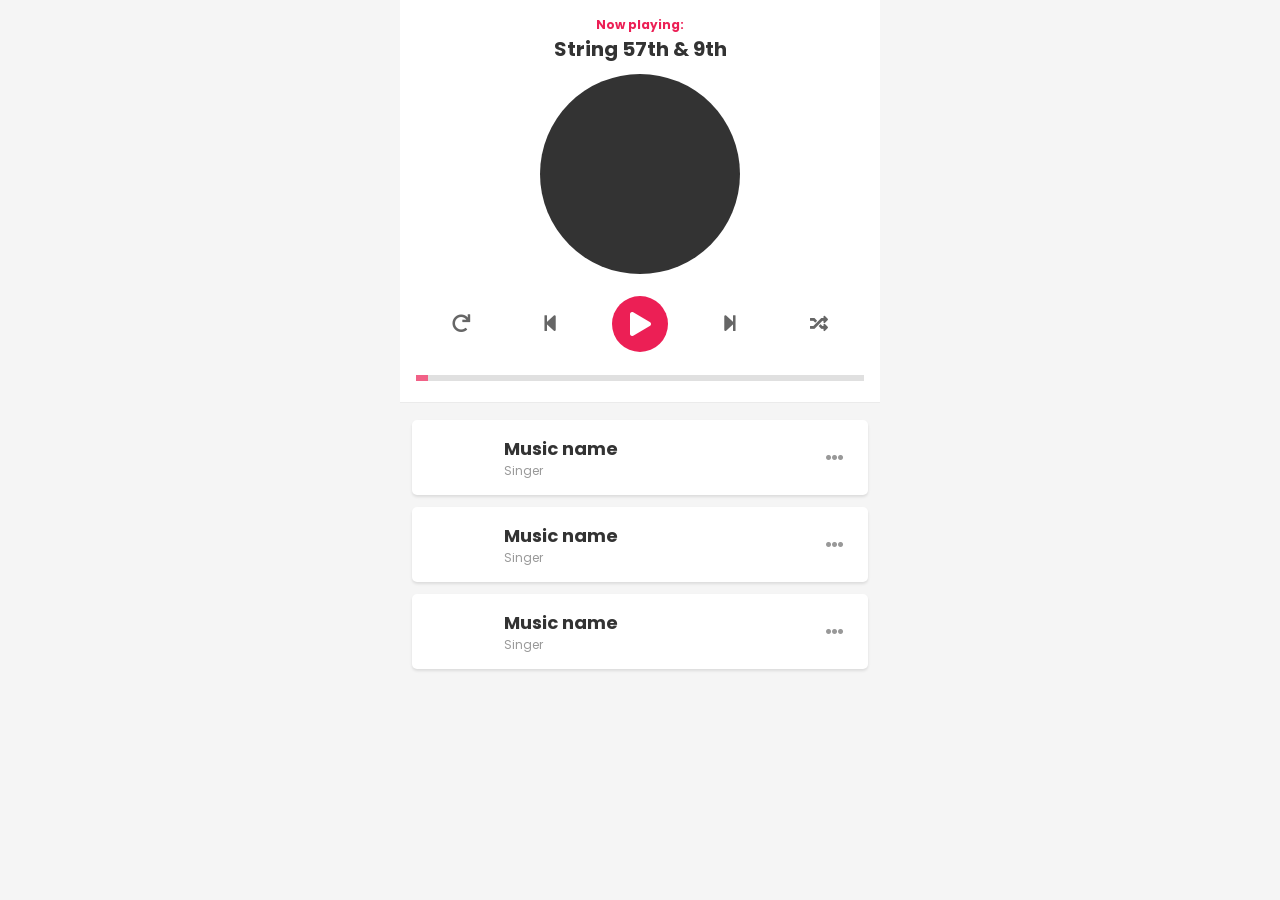
==== index.html @ f54afc01 "initialize project" ====
<!DOCTYPE html>
<html lang="en">

<head>
    <meta charset="UTF-8">
    <meta http-equiv="X-UA-Compatible" content="IE=edge">
    <meta name="viewport" content="width=device-width, initial-scale=1.0">
    <title>Document</title>
    <meta name="viewport" content="width=device-width, initial-scale=1.0">
    <title>Music player</title>
    <link rel="stylesheet" href="https://cdnjs.cloudflare.com/ajax/libs/font-awesome/5.15.2/css/all.min.css"
        integrity="sha512-HK5fgLBL+xu6dm/Ii3z4xhlSUyZgTT9tuc/hSrtw6uzJOvgRr2a9jyxxT1ely+B+xFAmJKVSTbpM/CuL7qxO8w=="
        crossorigin="anonymous" />
    <link rel="preconnect" href="https://fonts.gstatic.com">
    <link href="https://fonts.googleapis.com/css2?family=Poppins:wght@300;400;600&display=swap" rel="stylesheet">
    <link rel="stylesheet" href="/assets/css/main.css">
</head>

<body>
    <div class="player">
        <!-- Dashboard -->
        <div class="dashboard">
            <!-- Header -->
            <header>
                <h4>Now playing:</h4>
                <h2>String 57th & 9th</h2>
            </header>

            <!-- CD -->
            <div class="cd">
                <div class="cd-thumb"
                    style="background-image: url('https://i.ytimg.com/vi/jTLhQf5KJSc/maxresdefault.jpg')">
                </div>
            </div>

            <!-- Control -->
            <div class="control">
                <div class="btn btn-repeat">
                    <i class="fas fa-redo"></i>
                </div>
                <div class="btn btn-prev">
                    <i class="fas fa-step-backward"></i>
                </div>
                <div class="btn btn-toggle-play">
                    <i class="fas fa-pause icon-pause"></i>
                    <i class="fas fa-play icon-play"></i>
                </div>
                <div class="btn btn-next">
                    <i class="fas fa-step-forward"></i>
                </div>
                <div class="btn btn-random">
                    <i class="fas fa-random"></i>
                </div>
            </div>

            <input id="progress" class="progress" type="range" value="0" step="1" min="0" max="100">

            <audio id="audio" src=""></audio>
        </div>

        <!-- Playlist -->
        <div class="playlist">
            <div class="song">
                <div class="thumb"
                    style="background-image: url('https://i.ytimg.com/vi/jTLhQf5KJSc/maxresdefault.jpg')">
                </div>
                <div class="body">
                    <h3 class="title">Music name</h3>
                    <p class="author">Singer</p>
                </div>
                <div class="option">
                    <i class="fas fa-ellipsis-h"></i>
                </div>
            </div>
            <div class="song">
                <div class="thumb"
                    style="background-image: url('https://i.ytimg.com/vi/jTLhQf5KJSc/maxresdefault.jpg')">
                </div>
                <div class="body">
                    <h3 class="title">Music name</h3>
                    <p class="author">Singer</p>
                </div>
                <div class="option">
                    <i class="fas fa-ellipsis-h"></i>
                </div>
            </div>
            <div class="song">
                <div class="thumb"
                    style="background-image: url('https://i.ytimg.com/vi/jTLhQf5KJSc/maxresdefault.jpg')">
                </div>
                <div class="body">
                    <h3 class="title">Music name</h3>
                    <p class="author">Singer</p>
                </div>
                <div class="option">
                    <i class="fas fa-ellipsis-h"></i>
                </div>
            </div>
        </div>
    </div>

    <script src="assets/js/main.js"></script>
</body>

</html>
---- assets/css/main.css ----
:root {
  --primary-color: #ec1f55;
  --text-color: #333;
}

* {
  padding: 0;
  margin: 0;
  box-sizing: inherit;
}

body {
  background-color: #f5f5f5;
}

html {
  box-sizing: border-box;
  font-family: "Poppins", sans-serif;
}

.player {
  position: relative;
  max-width: 480px;
  margin: 0 auto;
}

.player .icon-pause {
  display: none;
}

.player.playing .icon-pause {
  display: inline-block;
}

.player.playing .icon-play {
  display: none;
}

.dashboard {
  padding: 16px 16px 14px;
  background-color: #fff;
  position: fixed;
  top: 0;
  width: 100%;
  max-width: 480px;
  border-bottom: 1px solid #ebebeb;
}

/* HEADER */
header {
  text-align: center;
  margin-bottom: 10px;
}

header h4 {
  color: var(--primary-color);
  font-size: 12px;
}

header h2 {
  color: var(--text-color);
  font-size: 20px;
}

/* CD */
.cd {
  display: flex;
  margin: auto;
  width: 200px;
}

.cd-thumb {
  width: 100%;
  padding-top: 100%;
  border-radius: 50%;
  background-color: #333;
  background-size: cover;
  margin: auto;
}

/* CONTROL */
.control {
  display: flex;
  align-items: center;
  justify-content: space-around;
  padding: 18px 0 8px 0;
}

.control .btn {
  color: #666;
  padding: 18px;
  font-size: 18px;
}

.control .btn.active {
  color: var(--primary-color);
}

.control .btn-toggle-play {
  width: 56px;
  height: 56px;
  border-radius: 50%;
  font-size: 24px;
  color: #fff;
  display: flex;
  align-items: center;
  justify-content: center;
  background-color: var(--primary-color);
}

.progress {
  width: 100%;
  -webkit-appearance: none;
  height: 6px;
  background: #d3d3d3;
  outline: none;
  opacity: 0.7;
  -webkit-transition: 0.2s;
  transition: opacity 0.2s;
}

.progress::-webkit-slider-thumb {
  -webkit-appearance: none;
  appearance: none;
  width: 12px;
  height: 6px;
  background-color: var(--primary-color);
  cursor: pointer;
}

/* PLAYLIST */
.playlist {
  margin-top: 408px;
  padding: 12px;
}

.song {
  display: flex;
  align-items: center;
  margin-bottom: 12px;
  background-color: #fff;
  padding: 8px 16px;
  border-radius: 5px;
  box-shadow: 0 2px 3px rgba(0, 0, 0, 0.1);
}

.song.active {
  background-color: var(--primary-color);
}

.song:active {
  opacity: 0.8;
}

.song.active .option,
.song.active .author,
.song.active .title {
  color: #fff;
}

.song .thumb {
  width: 44px;
  height: 44px;
  border-radius: 50%;
  background-size: cover;
  margin: 0 8px;
}

.song .body {
  flex: 1;
  padding: 0 16px;
}

.song .title {
  font-size: 18px;
  color: var(--text-color);
}

.song .author {
  font-size: 12px;
  color: #999;
}

.song .option {
  padding: 16px 8px;
  color: #999;
  font-size: 18px;
}
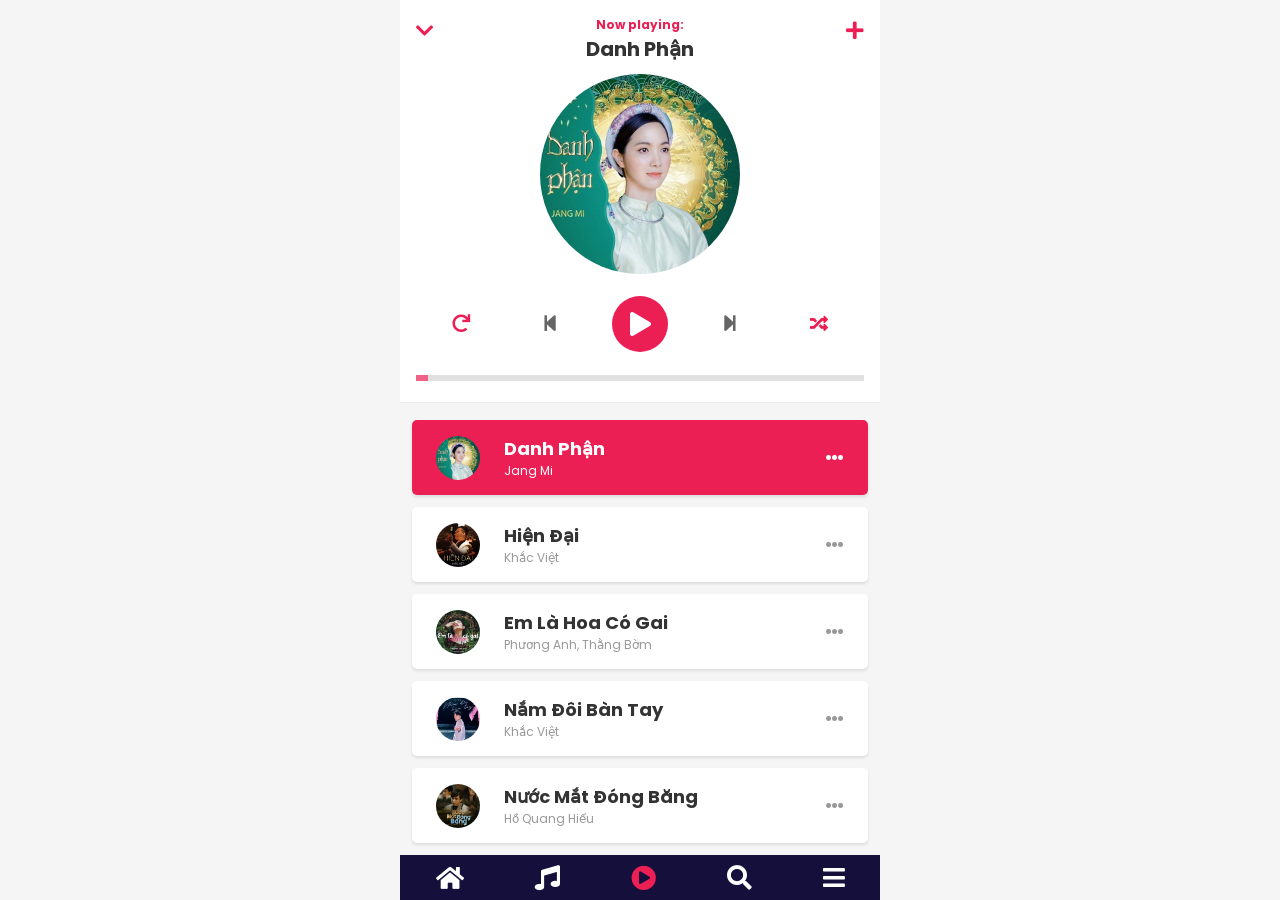
==== commit 56eb6b7c: "upload project file" ====
--- a/index.html
+++ b/index.html
@@ -5,15 +5,18 @@
     <meta charset="UTF-8">
     <meta http-equiv="X-UA-Compatible" content="IE=edge">
     <meta name="viewport" content="width=device-width, initial-scale=1.0">
-    <title>Document</title>
-    <meta name="viewport" content="width=device-width, initial-scale=1.0">
-    <title>Music player</title>
+    <title>Music Player</title>
     <link rel="stylesheet" href="https://cdnjs.cloudflare.com/ajax/libs/font-awesome/5.15.2/css/all.min.css"
         integrity="sha512-HK5fgLBL+xu6dm/Ii3z4xhlSUyZgTT9tuc/hSrtw6uzJOvgRr2a9jyxxT1ely+B+xFAmJKVSTbpM/CuL7qxO8w=="
         crossorigin="anonymous" />
     <link rel="preconnect" href="https://fonts.gstatic.com">
     <link href="https://fonts.googleapis.com/css2?family=Poppins:wght@300;400;600&display=swap" rel="stylesheet">
     <link rel="stylesheet" href="/assets/css/main.css">
+    <link rel="stylesheet" href="https://cdnjs.cloudflare.com/ajax/libs/font-awesome/5.15.3/css/all.min.css
+
+
+
+    ">
 </head>
 
 <body>
@@ -22,14 +25,17 @@
         <div class="dashboard">
             <!-- Header -->
             <header>
-                <h4>Now playing:</h4>
-                <h2>String 57th & 9th</h2>
+                <i class="fas fa-chevron-down"></i>
+                <div class="main">
+                    <h4>Now playing:</h4>
+                    <h2></h2>
+                </div>
+                <i class="fas fa-plus"></i>
             </header>
 
             <!-- CD -->
             <div class="cd">
-                <div class="cd-thumb"
-                    style="background-image: url('https://i.ytimg.com/vi/jTLhQf5KJSc/maxresdefault.jpg')">
+                <div class="cd-thumb">
                 </div>
             </div>
 
@@ -60,41 +66,14 @@
 
         <!-- Playlist -->
         <div class="playlist">
-            <div class="song">
-                <div class="thumb"
-                    style="background-image: url('https://i.ytimg.com/vi/jTLhQf5KJSc/maxresdefault.jpg')">
-                </div>
-                <div class="body">
-                    <h3 class="title">Music name</h3>
-                    <p class="author">Singer</p>
-                </div>
-                <div class="option">
-                    <i class="fas fa-ellipsis-h"></i>
-                </div>
-            </div>
-            <div class="song">
-                <div class="thumb"
-                    style="background-image: url('https://i.ytimg.com/vi/jTLhQf5KJSc/maxresdefault.jpg')">
-                </div>
-                <div class="body">
-                    <h3 class="title">Music name</h3>
-                    <p class="author">Singer</p>
-                </div>
-                <div class="option">
-                    <i class="fas fa-ellipsis-h"></i>
-                </div>
-            </div>
-            <div class="song">
-                <div class="thumb"
-                    style="background-image: url('https://i.ytimg.com/vi/jTLhQf5KJSc/maxresdefault.jpg')">
-                </div>
-                <div class="body">
-                    <h3 class="title">Music name</h3>
-                    <p class="author">Singer</p>
-                </div>
-                <div class="option">
-                    <i class="fas fa-ellipsis-h"></i>
-                </div>
+        </div>
+        <div class="bottom">
+            <div class="wrap">
+                <i class="fas fa-home"></i>
+                <i class="fas fa-music"></i>
+                <i class="active fas fa-play-circle"></i>
+                <i class="fas fa-search"></i>
+                <i class="fas fa-bars"></i>
             </div>
         </div>
     </div>
--- a/assets/css/main.css
+++ b/assets/css/main.css
@@ -50,8 +50,13 @@
 header {
   text-align: center;
   margin-bottom: 10px;
-}
-
+  display: flex;
+  justify-content: space-between;
+}
+.main {
+  display: flex;
+  flex-direction: column;
+}
 header h4 {
   color: var(--primary-color);
   font-size: 12px;
@@ -62,6 +67,11 @@
   font-size: 20px;
 }
 
+header i {
+  color: var(--primary-color);
+  font-size: 20px;
+  margin-top: 5px;
+}
 /* CD */
 .cd {
   display: flex;
@@ -130,7 +140,7 @@
 
 /* PLAYLIST */
 .playlist {
-  margin-top: 408px;
+  margin: 408px 0 30px 0;
   padding: 12px;
 }
 
@@ -186,3 +196,25 @@
   color: #999;
   font-size: 18px;
 }
+
+/* BOTTOM */
+.bottom {
+  padding: 10px 0;
+  background-color: #14103b;
+  position: fixed;
+  bottom: 0;
+  width: 100%;
+  max-width: 480px;
+}
+.wrap {
+  display: flex;
+  justify-content: space-around;
+}
+.bottom i {
+  font-size: 25px;
+  color: white;
+}
+
+.bottom .active {
+  color: var(--primary-color);
+}
